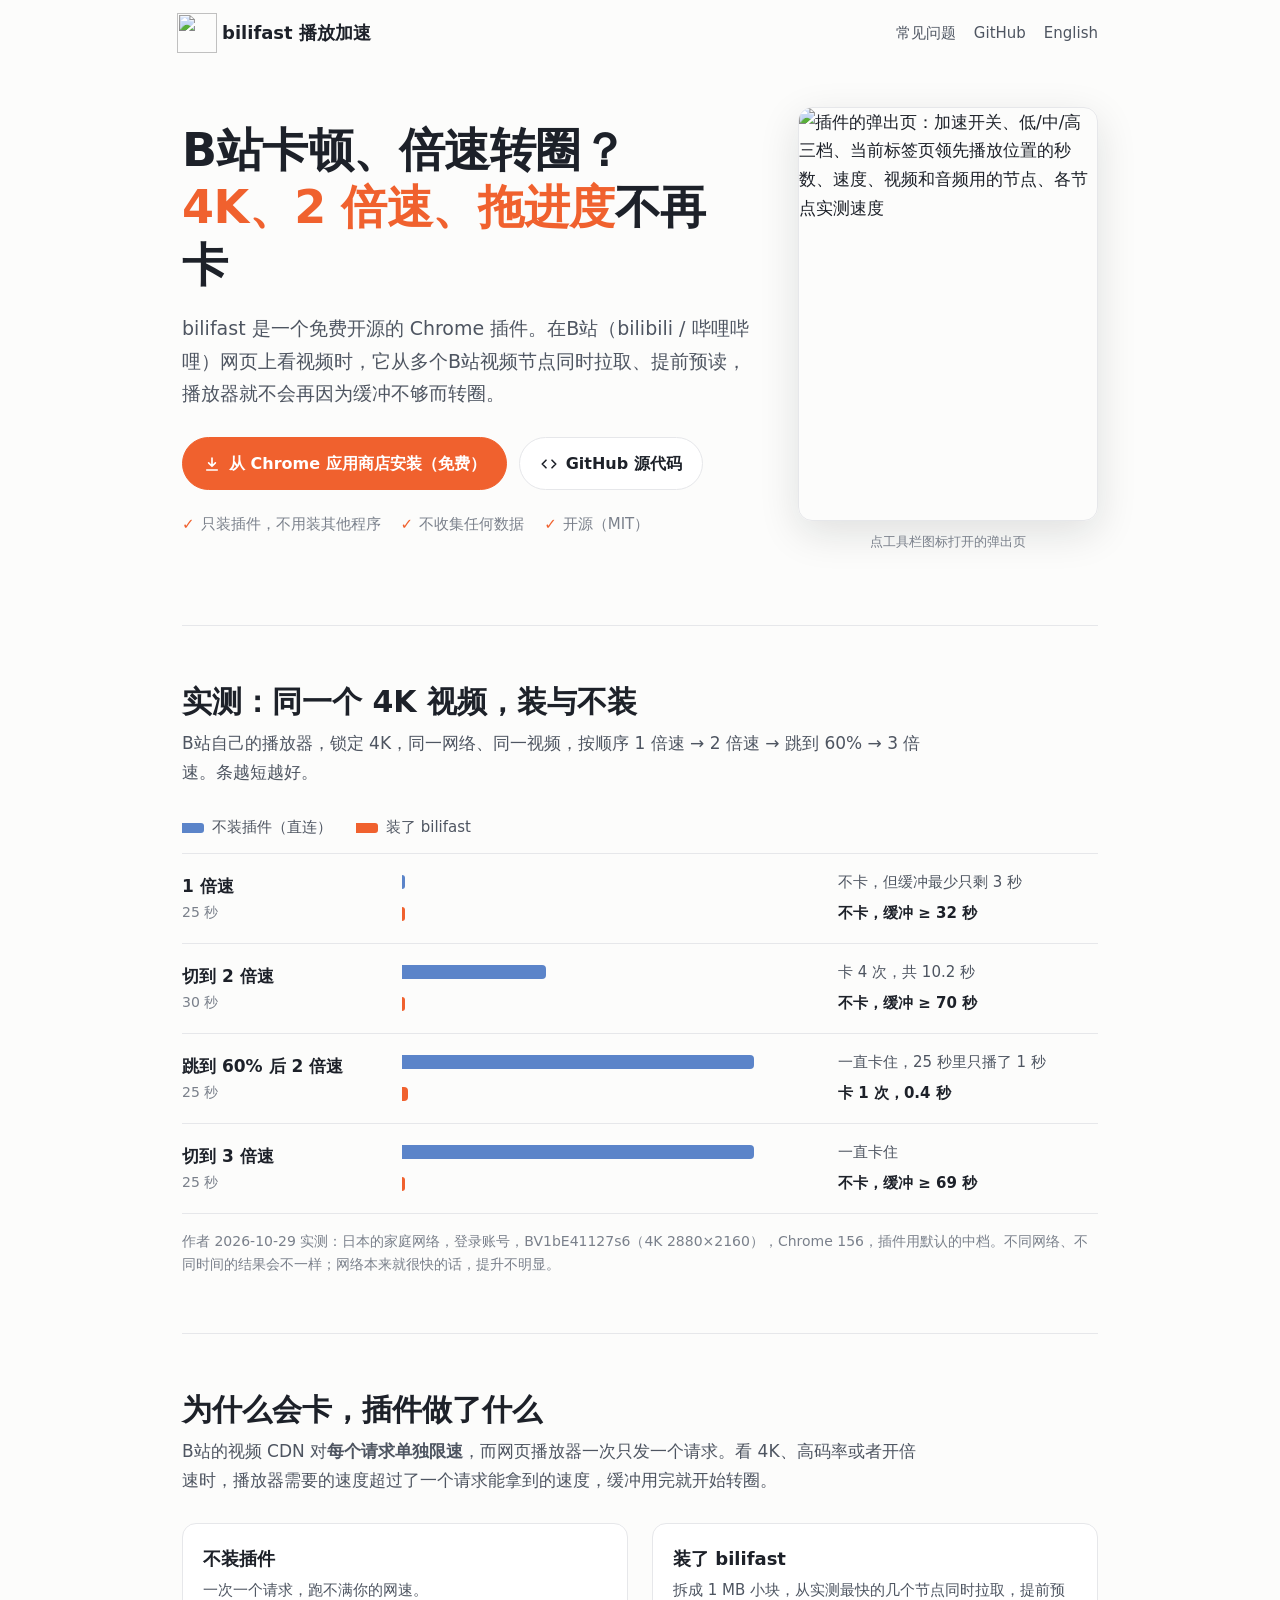
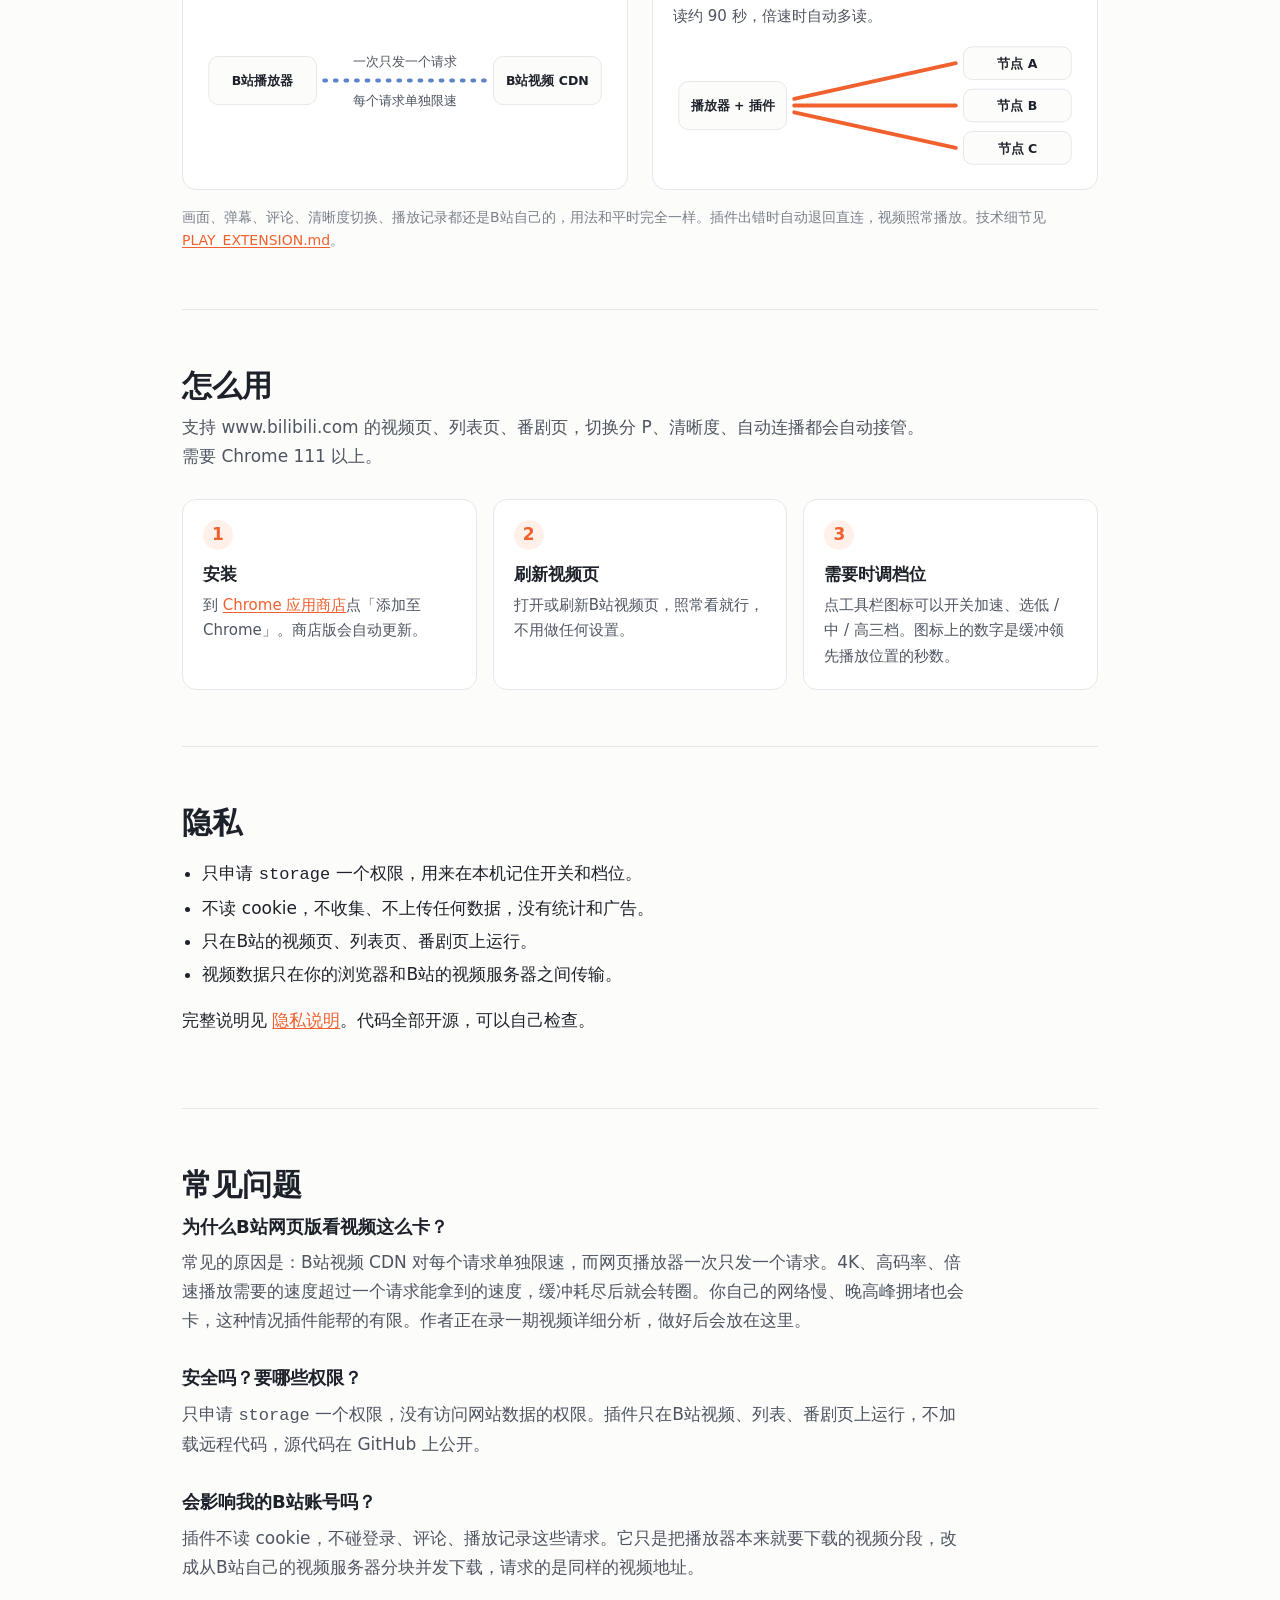
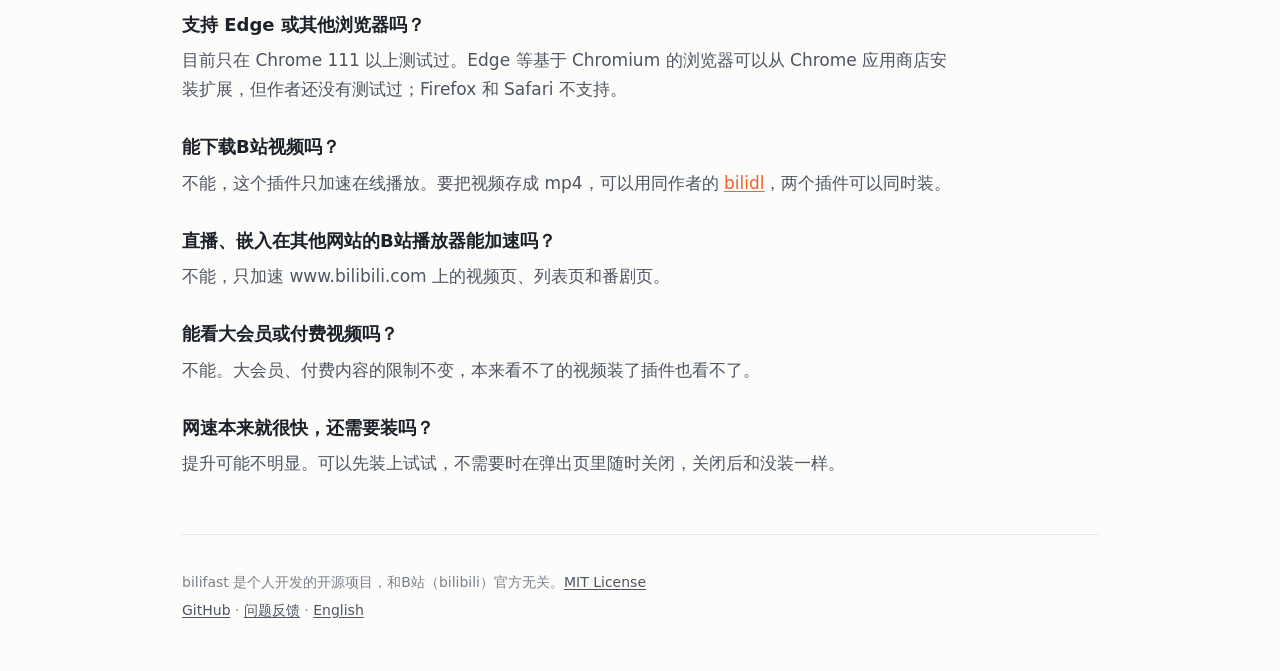
==== site/index.html @ d80b27bb "Add a landing page at yangxiaomao.com/bilifast for search engines to index github.com and the store " ====
<!doctype html>
<html lang="zh-CN">
<head>
<meta charset="utf-8">
<meta name="viewport" content="width=device-width, initial-scale=1">
<title>B站卡顿、倍速卡、4K 转圈怎么办？bilifast 播放加速插件（免费 Chrome 扩展）</title>
<meta name="description" content="B站（bilibili / 哔哩哔哩）网页看 4K、开 2 倍速、拖进度总是卡顿转圈？bilifast 是一个免费开源的 Chrome 插件，从多个B站视频节点并发预读，实测 2 倍速、3 倍速不再卡。只要 storage 权限，不收集任何数据。">
<link rel="canonical" href="https://yangxiaomao.com/bilifast/">
<link rel="alternate" hreflang="zh-CN" href="https://yangxiaomao.com/bilifast/">
<link rel="alternate" hreflang="en" href="https://yangxiaomao.com/bilifast/en/">
<link rel="alternate" hreflang="x-default" href="https://yangxiaomao.com/bilifast/">
<link rel="icon" href="icon.svg" type="image/svg+xml">
<link rel="icon" href="icon-32.png" sizes="32x32" type="image/png">
<link rel="stylesheet" href="style.css">
<meta name="color-scheme" content="light dark">
<meta name="theme-color" content="#f0612e">
<meta property="og:type" content="website">
<meta property="og:site_name" content="bilifast 播放加速">
<meta property="og:title" content="B站卡顿、倍速转圈？bilifast 播放加速插件">
<meta property="og:description" content="免费开源的 Chrome 插件：B站网页看 4K、开倍速、拖进度不再卡。不收集任何数据。">
<meta property="og:url" content="https://yangxiaomao.com/bilifast/">
<meta property="og:image" content="https://yangxiaomao.com/bilifast/og-zh.png">
<meta property="og:image:width" content="1200">
<meta property="og:image:height" content="630">
<meta property="og:locale" content="zh_CN">
<meta property="og:locale:alternate" content="en_US">
<meta name="twitter:card" content="summary_large_image">
<script type="application/ld+json">
{
  "@context": "https://schema.org",
  "@type": "SoftwareApplication",
  "name": "bilifast 播放加速",
  "alternateName": "bilifast",
  "description": "让B站（bilibili / 哔哩哔哩）网页播放器看 4K、开倍速、拖进度不再卡顿的 Chrome 插件：从多个B站视频节点并发预读。",
  "url": "https://yangxiaomao.com/bilifast/",
  "downloadUrl": "https://chromewebstore.google.com/detail/bilifast-%E6%92%AD%E6%94%BE%E5%8A%A0%E9%80%9F/jdmoabemimmjihndefdocpbgnpjmmhdn",
  "installUrl": "https://chromewebstore.google.com/detail/bilifast-%E6%92%AD%E6%94%BE%E5%8A%A0%E9%80%9F/jdmoabemimmjihndefdocpbgnpjmmhdn",
  "image": "https://yangxiaomao.com/bilifast/og-zh.png",
  "screenshot": "https://yangxiaomao.com/bilifast/popup.png",
  "applicationCategory": "BrowserApplication",
  "operatingSystem": "Chrome 111+",
  "softwareVersion": "__VERSION__",
  "license": "https://opensource.org/licenses/MIT",
  "isAccessibleForFree": true,
  "offers": { "@type": "Offer", "price": "0", "priceCurrency": "USD" },
  "author": { "@type": "Person", "name": "Yangxiamao", "url": "https://github.com/Yangxiamao" },
  "sameAs": ["https://github.com/Yangxiamao/bilifast"],
  "inLanguage": "zh-CN"
}
</script>
</head>
<body>
<div class="wrap">
  <header class="top">
    <a class="brand" href="./"><img src="icon.svg" alt="" width="40" height="40">bilifast 播放加速</a>
    <nav>
      <a href="#faq">常见问题</a>
      <a href="https://github.com/Yangxiamao/bilifast">GitHub</a>
      <a href="en/" hreflang="en" lang="en">English</a>
    </nav>
  </header>

  <main>
    <div class="hero">
      <div>
        <h1>B站卡顿、倍速转圈？<br><em>4K、2 倍速、拖进度</em>不再卡</h1>
        <p class="lead">bilifast 是一个免费开源的 Chrome 插件。在B站（bilibili / 哔哩哔哩）网页上看视频时，它从多个B站视频节点同时拉取、提前预读，播放器就不会再因为缓冲不够而转圈。</p>
        <div class="cta">
          <a class="btn primary" href="https://chromewebstore.google.com/detail/bilifast-%E6%92%AD%E6%94%BE%E5%8A%A0%E9%80%9F/jdmoabemimmjihndefdocpbgnpjmmhdn">
            <svg viewBox="0 0 24 24" fill="none" stroke="currentColor" stroke-width="2.2" stroke-linecap="round" stroke-linejoin="round" aria-hidden="true"><path d="M12 4v11m0 0-4.5-4.5M12 15l4.5-4.5M5 20h14"/></svg>
            从 Chrome 应用商店安装（免费）
          </a>
          <a class="btn" href="https://github.com/Yangxiamao/bilifast">
            <svg viewBox="0 0 24 24" fill="none" stroke="currentColor" stroke-width="2.2" stroke-linecap="round" stroke-linejoin="round" aria-hidden="true"><path d="m8 7-5 5 5 5m8-10 5 5-5 5"/></svg>
            GitHub 源代码
          </a>
        </div>
        <ul class="facts">
          <li>只装插件，不用装其他程序</li>
          <li>不收集任何数据</li>
          <li>开源（MIT）</li>
        </ul>
      </div>
      <figure class="shot">
        <img src="popup.png" width="640" height="886" alt="插件的弹出页：加速开关、低/中/高三档、当前标签页领先播放位置的秒数、速度、视频和音频用的节点、各节点实测速度">
        <figcaption>点工具栏图标打开的弹出页</figcaption>
      </figure>
    </div>

    <section id="results" aria-labelledby="results-h">
      <h2 id="results-h">实测：同一个 4K 视频，装与不装</h2>
      <p class="sub">B站自己的播放器，锁定 4K，同一网络、同一视频，按顺序 1 倍速 → 2 倍速 → 跳到 60% → 3 倍速。条越短越好。</p>
      <div class="legend" aria-hidden="true">
        <span><i style="background:var(--direct)"></i>不装插件（直连）</span>
        <span><i style="background:var(--ext)"></i>装了 bilifast</span>
      </div>
      <!-- 数据来自 docs/PLAY_EXTENSION.md 的「结论」和 extension/store/compare.html；条的宽度 = 卡顿秒数 / 30 秒 -->
      <div class="chart" role="table" aria-label="各阶段的卡顿时间">
        <div class="row" role="row">
          <div class="phase" role="rowheader">1 倍速<small>25 秒</small></div>
          <div class="bars" role="cell">
            <div class="bar d"><div class="track"><b style="width:0"></b></div><span>不卡，但缓冲最少只剩 3 秒</span></div>
            <div class="bar e"><div class="track"><b style="width:0"></b></div><span>不卡，缓冲 ≥ 32 秒</span></div>
          </div>
        </div>
        <div class="row" role="row">
          <div class="phase" role="rowheader">切到 2 倍速<small>30 秒</small></div>
          <div class="bars" role="cell">
            <div class="bar d"><div class="track"><b style="width:34%"></b></div><span>卡 4 次，共 10.2 秒</span></div>
            <div class="bar e"><div class="track"><b style="width:0"></b></div><span>不卡，缓冲 ≥ 70 秒</span></div>
          </div>
        </div>
        <div class="row" role="row">
          <div class="phase" role="rowheader">跳到 60% 后 2 倍速<small>25 秒</small></div>
          <div class="bars" role="cell">
            <div class="bar d"><div class="track"><b style="width:83%"></b></div><span>一直卡住，25 秒里只播了 1 秒</span></div>
            <div class="bar e"><div class="track"><b style="width:1.3%"></b></div><span>卡 1 次，0.4 秒</span></div>
          </div>
        </div>
        <div class="row" role="row">
          <div class="phase" role="rowheader">切到 3 倍速<small>25 秒</small></div>
          <div class="bars" role="cell">
            <div class="bar d"><div class="track"><b style="width:83%"></b></div><span>一直卡住</span></div>
            <div class="bar e"><div class="track"><b style="width:0"></b></div><span>不卡，缓冲 ≥ 69 秒</span></div>
          </div>
        </div>
      </div>
      <p class="note">作者 2026-10-29 实测：日本的家庭网络，登录账号，BV1bE41127s6（4K 2880×2160），Chrome 156，插件用默认的中档。不同网络、不同时间的结果会不一样；网络本来就很快的话，提升不明显。</p>
    </section>

    <section id="how" aria-labelledby="how-h">
      <h2 id="how-h">为什么会卡，插件做了什么</h2>
      <p class="sub">B站的视频 CDN 对<strong>每个请求单独限速</strong>，而网页播放器一次只发一个请求。看 4K、高码率或者开倍速时，播放器需要的速度超过了一个请求能拿到的速度，缓冲用完就开始转圈。</p>
      <div class="how">
        <div class="panel">
          <h3>不装插件</h3>
          <p>一次一个请求，跑不满你的网速。</p>
          <svg class="diagram" viewBox="0 0 420 130" role="img" aria-label="B站播放器一次只向B站视频 CDN 发一个请求，每个请求单独限速">
            <rect class="box" x="6" y="40" width="112" height="50" rx="10"/>
            <text class="label" x="62" y="70" text-anchor="middle">B站播放器</text>
            <rect class="box" x="302" y="40" width="112" height="50" rx="10"/>
            <text class="label" x="358" y="70" text-anchor="middle">B站视频 CDN</text>
            <line class="slow" x1="126" y1="65" x2="294" y2="65" stroke-width="4" stroke-linecap="round" stroke-dasharray="2 9"/>
            <text x="210" y="50" text-anchor="middle">一次只发一个请求</text>
            <text x="210" y="90" text-anchor="middle">每个请求单独限速</text>
          </svg>
        </div>
        <div class="panel">
          <h3>装了 bilifast</h3>
          <p>拆成 1 MB 小块，从实测最快的几个节点同时拉取，提前预读约 90 秒，倍速时自动多读。</p>
          <svg class="diagram" viewBox="0 0 420 130" role="img" aria-label="插件把请求拆成小块，同时从三个B站视频节点并发拉取">
            <rect class="box" x="6" y="40" width="112" height="50" rx="10"/>
            <text class="label" x="62" y="70" text-anchor="middle">播放器 + 插件</text>
            <rect class="box" x="302" y="4" width="112" height="34" rx="9"/>
            <text class="label" x="358" y="26" text-anchor="middle">节点 A</text>
            <rect class="box" x="302" y="48" width="112" height="34" rx="9"/>
            <text class="label" x="358" y="70" text-anchor="middle">节点 B</text>
            <rect class="box" x="302" y="92" width="112" height="34" rx="9"/>
            <text class="label" x="358" y="114" text-anchor="middle">节点 C</text>
            <g class="fast" stroke-width="4" stroke-linecap="round">
              <line x1="126" y1="58" x2="294" y2="21"/>
              <line x1="126" y1="65" x2="294" y2="65"/>
              <line x1="126" y1="72" x2="294" y2="109"/>
            </g>
          </svg>
        </div>
      </div>
      <p class="note">画面、弹幕、评论、清晰度切换、播放记录都还是B站自己的，用法和平时完全一样。插件出错时自动退回直连，视频照常播放。技术细节见 <a href="https://github.com/Yangxiamao/bilifast/blob/main/docs/PLAY_EXTENSION.md">PLAY_EXTENSION.md</a>。</p>
    </section>

    <section id="usage" aria-labelledby="usage-h">
      <h2 id="usage-h">怎么用</h2>
      <p class="sub">支持 www.bilibili.com 的视频页、列表页、番剧页，切换分 P、清晰度、自动连播都会自动接管。需要 Chrome 111 以上。</p>
      <ol class="steps">
        <li><h3>安装</h3><p>到 <a href="https://chromewebstore.google.com/detail/bilifast-%E6%92%AD%E6%94%BE%E5%8A%A0%E9%80%9F/jdmoabemimmjihndefdocpbgnpjmmhdn">Chrome 应用商店</a>点「添加至 Chrome」。商店版会自动更新。</p></li>
        <li><h3>刷新视频页</h3><p>打开或刷新B站视频页，照常看就行，不用做任何设置。</p></li>
        <li><h3>需要时调档位</h3><p>点工具栏图标可以开关加速、选低 / 中 / 高三档。图标上的数字是缓冲领先播放位置的秒数。</p></li>
      </ol>
    </section>

    <!--
      视频讲解：视频发布后把 BVxxxxxxxxxx 换成真实的 BV 号，去掉这段注释的首尾，放回页面里。
    <section id="video" aria-labelledby="video-h">
      <h2 id="video-h">视频讲解：为什么最近B站这么卡</h2>
      <div style="position:relative;aspect-ratio:16/9">
        <iframe src="https://player.bilibili.com/player.html?bvid=BVxxxxxxxxxx&autoplay=0" title="为什么最近B站这么卡" style="position:absolute;inset:0;width:100%;height:100%;border:0;border-radius:14px" allowfullscreen loading="lazy"></iframe>
      </div>
    </section>
    -->

    <section id="privacy" aria-labelledby="privacy-h">
      <h2 id="privacy-h">隐私</h2>
      <div class="plain">
        <ul>
          <li>只申请 <code>storage</code> 一个权限，用来在本机记住开关和档位。</li>
          <li>不读 cookie，不收集、不上传任何数据，没有统计和广告。</li>
          <li>只在B站的视频页、列表页、番剧页上运行。</li>
          <li>视频数据只在你的浏览器和B站的视频服务器之间传输。</li>
        </ul>
        <p>完整说明见 <a href="https://github.com/Yangxiamao/bilifast/blob/main/extension/store/PRIVACY.md">隐私说明</a>。代码全部开源，可以自己检查。</p>
      </div>
    </section>

    <section id="faq" class="faq" aria-labelledby="faq-h">
      <h2 id="faq-h">常见问题</h2>
      <h3>为什么B站网页版看视频这么卡？</h3>
      <p>常见的原因是：B站视频 CDN 对每个请求单独限速，而网页播放器一次只发一个请求。4K、高码率、倍速播放需要的速度超过一个请求能拿到的速度，缓冲耗尽后就会转圈。你自己的网络慢、晚高峰拥堵也会卡，这种情况插件能帮的有限。作者正在录一期视频详细分析，做好后会放在这里。</p>
      <h3>安全吗？要哪些权限？</h3>
      <p>只申请 <code>storage</code> 一个权限，没有访问网站数据的权限。插件只在B站视频、列表、番剧页上运行，不加载远程代码，源代码在 GitHub 上公开。</p>
      <h3>会影响我的B站账号吗？</h3>
      <p>插件不读 cookie，不碰登录、评论、播放记录这些请求。它只是把播放器本来就要下载的视频分段，改成从B站自己的视频服务器分块并发下载，请求的是同样的视频地址。</p>
      <h3>支持 Edge 或其他浏览器吗？</h3>
      <p>目前只在 Chrome 111 以上测试过。Edge 等基于 Chromium 的浏览器可以从 Chrome 应用商店安装扩展，但作者还没有测试过；Firefox 和 Safari 不支持。</p>
      <h3>能下载B站视频吗？</h3>
      <p>不能，这个插件只加速在线播放。要把视频存成 mp4，可以用同作者的 <a href="https://github.com/Yangxiamao/bilidl">bilidl</a>，两个插件可以同时装。</p>
      <h3>直播、嵌入在其他网站的B站播放器能加速吗？</h3>
      <p>不能，只加速 www.bilibili.com 上的视频页、列表页和番剧页。</p>
      <h3>能看大会员或付费视频吗？</h3>
      <p>不能。大会员、付费内容的限制不变，本来看不了的视频装了插件也看不了。</p>
      <h3>网速本来就很快，还需要装吗？</h3>
      <p>提升可能不明显。可以先装上试试，不需要时在弹出页里随时关闭，关闭后和没装一样。</p>
    </section>
  </main>

  <footer>
    <p>bilifast 是个人开发的开源项目，和B站（bilibili）官方无关。<a href="https://github.com/Yangxiamao/bilifast/blob/main/LICENSE">MIT License</a></p>
    <p><a href="https://github.com/Yangxiamao/bilifast">GitHub</a> · <a href="https://github.com/Yangxiamao/bilifast/issues">问题反馈</a> · <a href="en/" hreflang="en" lang="en">English</a></p>
  </footer>
</div>
</body>
</html>
---- site/style.css ----
/* bilifast 介绍页的样式（中文页和英文页共用）。纯 CSS，不需要 JS；颜色跟着系统的亮色/暗色走 */
:root {
  --bg: #fcfcfb; --surface: #ffffff; --ink: #1d2129; --ink2: #4e5561; --muted: #7a808b; --line: #e6e7ea;
  --accent: #f0612e; --accent-ink: #ffffff; --accent-soft: #fff1ea;
  --direct: #5b84c9; --ext: #f0612e;
  --radius: 14px;
  color-scheme: light dark;
}
@media (prefers-color-scheme: dark) {
  :root {
    --bg: #15171b; --surface: #1d2025; --ink: #eceef1; --ink2: #b9bec7; --muted: #8b919b; --line: #2e3238;
    --accent: #ff7a45; --accent-ink: #1a0d06; --accent-soft: #2a1d18;
    --direct: #7ea2e0; --ext: #ff7a45;
  }
}
* { box-sizing: border-box; }
html { -webkit-text-size-adjust: 100%; }
body {
  margin: 0; background: var(--bg); color: var(--ink); line-height: 1.7; font-size: 17px;
  font-family: system-ui, -apple-system, "Segoe UI", "PingFang SC", "Microsoft YaHei UI", "Microsoft YaHei", "Hiragino Sans", sans-serif;
}
:lang(en) body, body:lang(en) { line-height: 1.6; }
a { color: var(--accent); text-underline-offset: 2px; }
a:hover { text-decoration-thickness: 2px; }
img, svg { max-width: 100%; height: auto; }
.wrap { max-width: 980px; margin: 0 auto; padding: 0 16px; }
@media (min-width: 720px) { .wrap { padding: 0 32px; } }

/* 顶栏 */
.top { display: flex; align-items: center; justify-content: space-between; gap: 12px; padding: 18px 0; }
.brand { display: flex; align-items: center; gap: 10px; color: var(--ink); text-decoration: none; font-weight: 700; font-size: 18px; }
.brand img { width: 40px; height: 40px; margin: -5px; }
.top nav { display: flex; gap: 18px; font-size: 15px; }
.top nav a { color: var(--ink2); text-decoration: none; }
.top nav a:hover { color: var(--ink); }

/* 首屏 */
.hero { display: grid; gap: 32px; align-items: center; padding: 24px 0 56px; }
@media (min-width: 820px) { .hero { grid-template-columns: 1fr 300px; gap: 48px; padding: 40px 0 72px; } }
.hero h1 { margin: 0; font-size: clamp(30px, 5.4vw, 46px); line-height: 1.25; letter-spacing: -.01em; text-wrap: balance; }
.hero h1 em { font-style: normal; color: var(--accent); }
.lead { margin: 18px 0 0; font-size: 19px; color: var(--ink2); max-width: 36em; }
.cta { display: flex; flex-wrap: wrap; gap: 12px; margin-top: 28px; }
.btn { display: inline-flex; align-items: center; gap: 8px; padding: 12px 20px; border-radius: 999px; font-weight: 600;
       font-size: 16px; text-decoration: none; border: 1px solid var(--line); color: var(--ink); background: var(--surface); }
.btn.primary { background: var(--accent); border-color: var(--accent); color: var(--accent-ink); }
.btn:hover { text-decoration: none; filter: brightness(1.05); }
.btn svg { width: 18px; height: 18px; flex: none; }
.facts { display: flex; flex-wrap: wrap; gap: 8px 20px; margin: 22px 0 0; padding: 0; list-style: none; font-size: 15px; color: var(--muted); }
.facts li::before { content: "✓"; color: var(--accent); margin-right: 6px; font-weight: 700; }
.shot { margin: 0; justify-self: center; }
.shot img { display: block; width: 300px; border-radius: var(--radius); border: 1px solid var(--line);
            box-shadow: 0 12px 40px rgba(20, 22, 28, .12); }
.shot figcaption { margin-top: 10px; font-size: 13px; color: var(--muted); text-align: center; max-width: 300px; }

/* 各节 */
section { padding: 56px 0; border-top: 1px solid var(--line); }
section h2 { margin: 0 0 8px; font-size: clamp(24px, 3.6vw, 30px); line-height: 1.3; }
.sub { margin: 0 0 28px; color: var(--ink2); max-width: 44em; }

/* 实测对比 */
.legend { display: flex; flex-wrap: wrap; gap: 8px 24px; margin: 0 0 12px; font-size: 15px; color: var(--ink2); }
.legend span { display: inline-flex; align-items: center; gap: 8px; }
.legend i { width: 22px; height: 10px; border-radius: 0 3px 3px 0; }
.chart { margin: 0; }
.row { display: grid; gap: 6px; padding: 16px 0; border-top: 1px solid var(--line); }
.row:last-child { border-bottom: 1px solid var(--line); }
@media (min-width: 720px) { .row { grid-template-columns: 200px 1fr; gap: 20px; align-items: center; } }
.phase { font-weight: 600; }
.phase small { display: block; font-weight: 400; font-size: 14px; color: var(--muted); }
.bars { display: grid; gap: 6px; }
.bar { display: grid; grid-template-columns: minmax(0, 1fr); gap: 2px; }
@media (min-width: 720px) { .bar { grid-template-columns: minmax(0, 1fr) 260px; gap: 12px; align-items: center; } }
.track { height: 14px; }
.track b { display: block; height: 100%; min-width: 3px; border-radius: 0 4px 4px 0; }
.bar.d b { background: var(--direct); }
.bar.e b { background: var(--ext); }
.bar span { font-size: 15px; color: var(--ink2); }
.bar.e span { color: var(--ink); font-weight: 600; }
.note { margin: 16px 0 0; font-size: 14px; color: var(--muted); }

/* 原理 */
.how { display: grid; gap: 24px; }
@media (min-width: 820px) { .how { grid-template-columns: 1fr 1fr; } }
.panel { background: var(--surface); border: 1px solid var(--line); border-radius: var(--radius); padding: 20px; }
.panel h3 { margin: 0 0 4px; font-size: 18px; }
.panel p { margin: 0 0 14px; font-size: 15px; color: var(--ink2); }
.diagram { display: block; width: 100%; }
.diagram text { font: 13px system-ui, -apple-system, "Segoe UI", "PingFang SC", "Microsoft YaHei", sans-serif; fill: var(--ink2); }
.diagram .box { fill: var(--bg); stroke: var(--line); }
.diagram .slow { stroke: var(--direct); }
.diagram .fast { stroke: var(--ext); }
.diagram .label { fill: var(--ink); font-weight: 600; }

/* 用法 */
.steps { display: grid; gap: 16px; margin: 0; padding: 0; list-style: none; counter-reset: s; }
@media (min-width: 720px) { .steps { grid-template-columns: repeat(3, 1fr); } }
.steps li { counter-increment: s; background: var(--surface); border: 1px solid var(--line); border-radius: var(--radius); padding: 20px; }
.steps li::before { content: counter(s); display: grid; place-items: center; width: 30px; height: 30px; border-radius: 50%;
                    background: var(--accent-soft); color: var(--accent); font-weight: 700; margin-bottom: 10px; }
.steps h3 { margin: 0 0 4px; font-size: 17px; }
.steps p { margin: 0; font-size: 15px; color: var(--ink2); }

/* 隐私、常见问题 */
.plain { max-width: 46em; }
.plain ul { padding-left: 1.2em; }
.plain li { margin: 4px 0; }
.faq h3 { margin: 28px 0 6px; font-size: 18px; }
.faq h3:first-of-type { margin-top: 8px; }
.faq p { margin: 0; color: var(--ink2); max-width: 46em; }

/* 页脚 */
footer { padding: 32px 0 48px; border-top: 1px solid var(--line); font-size: 14px; color: var(--muted); }
footer p { margin: 4px 0; }
footer a { color: var(--ink2); }
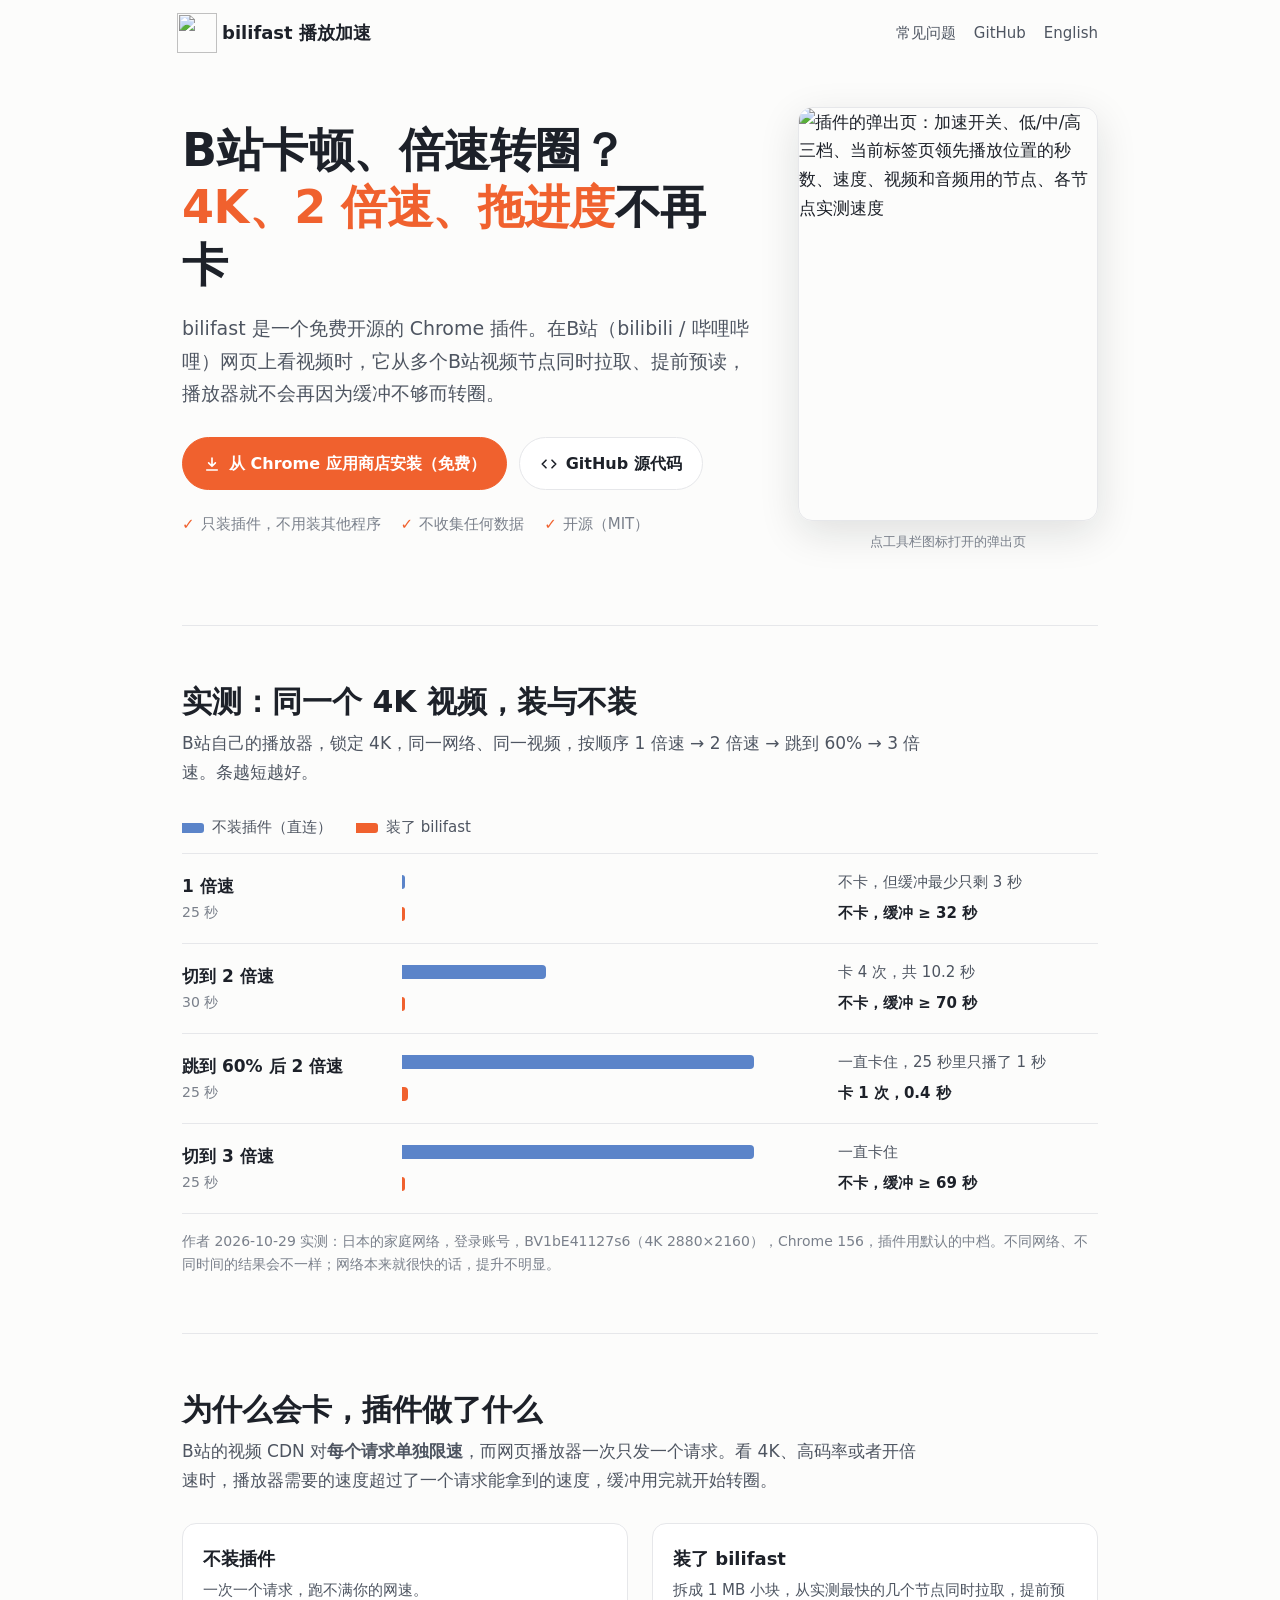
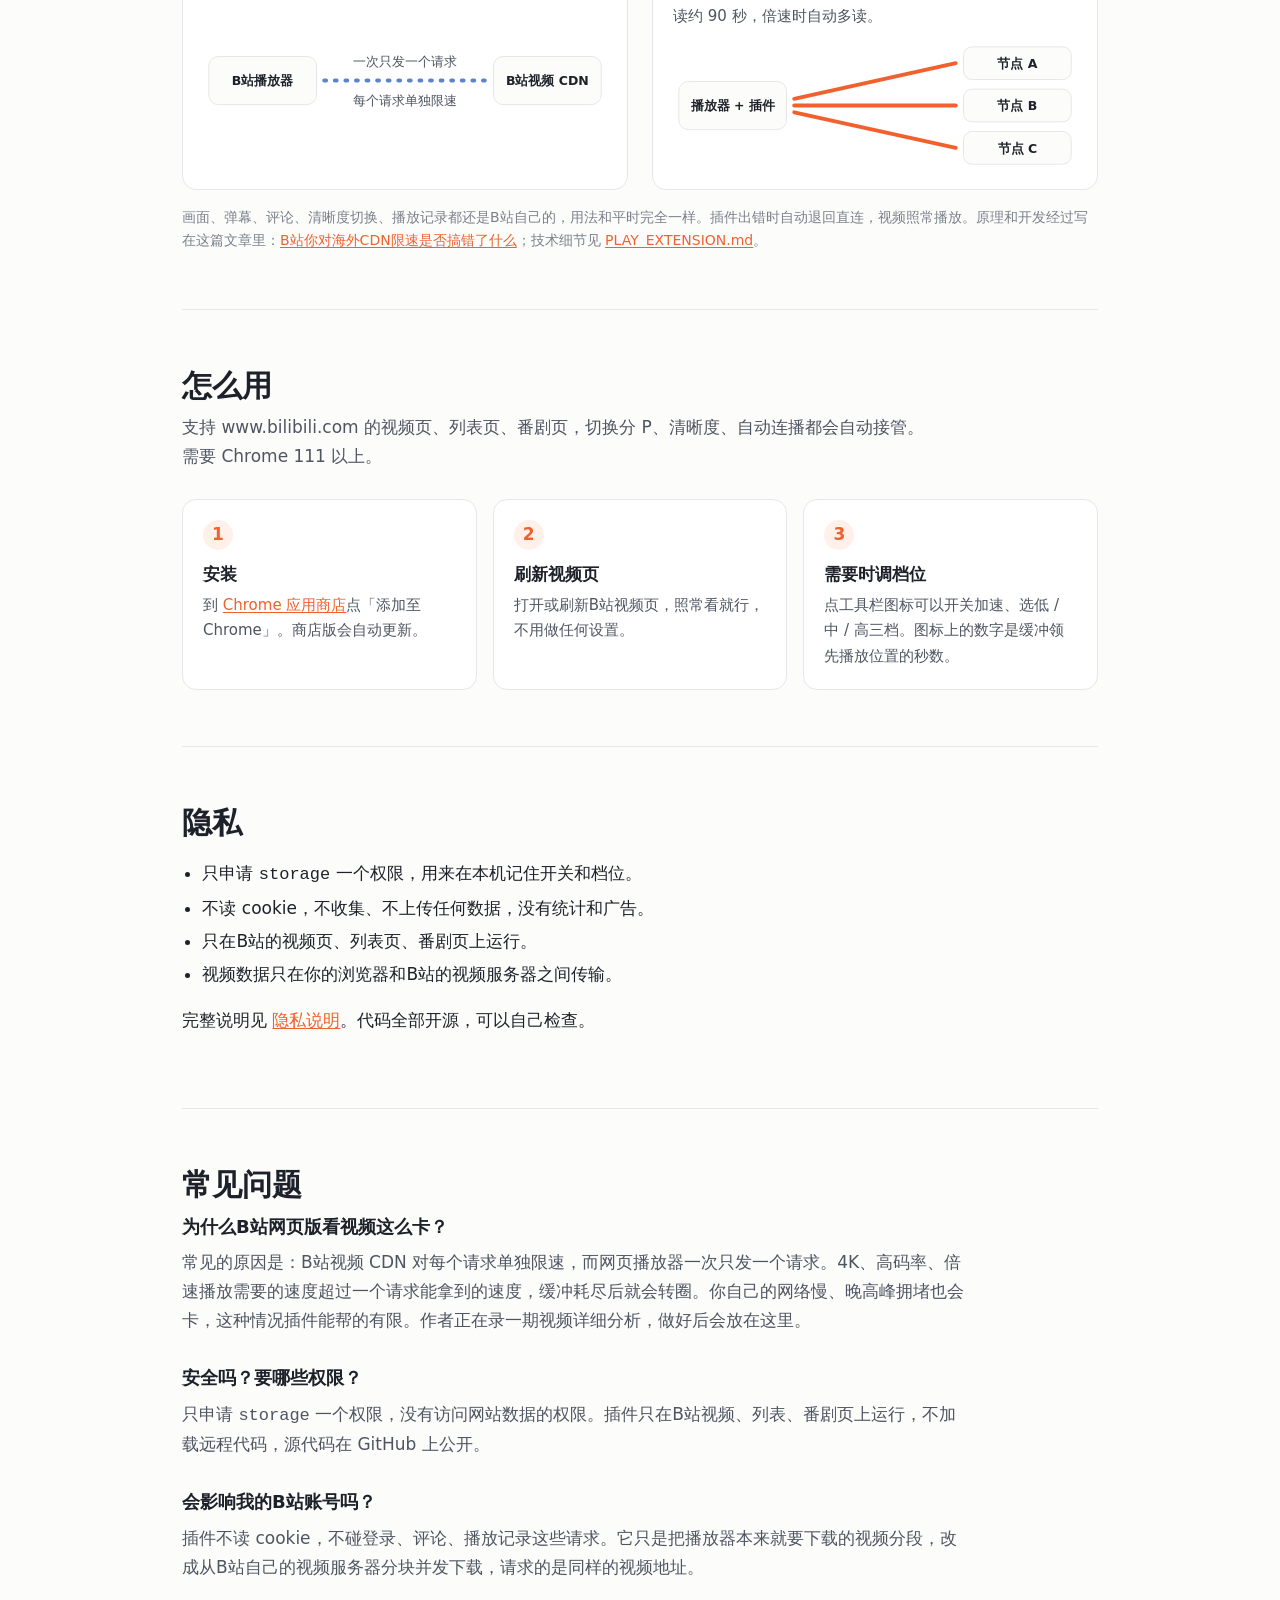
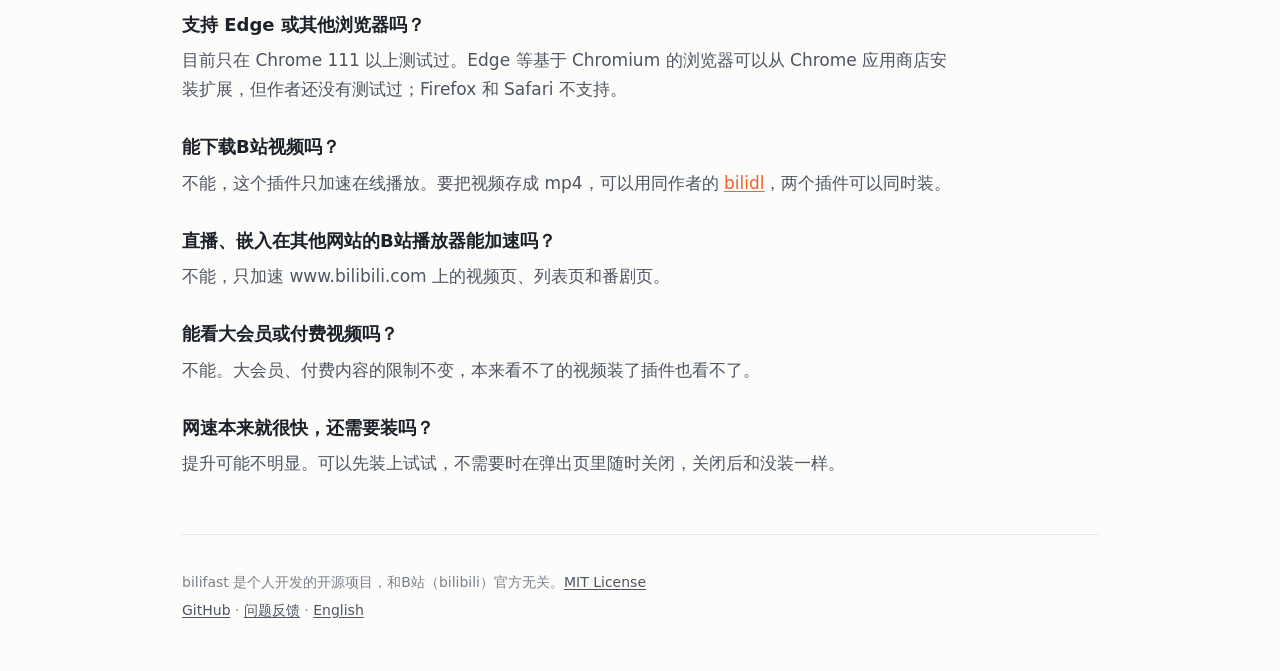
==== commit cfca13d1: "Link the landing page to the blog post that explains how bilifast works Co-Authored-By: Claude Fable" ====
--- a/site/index.html
+++ b/site/index.html
@@ -165,7 +165,7 @@
           </svg>
         </div>
       </div>
-      <p class="note">画面、弹幕、评论、清晰度切换、播放记录都还是B站自己的，用法和平时完全一样。插件出错时自动退回直连，视频照常播放。技术细节见 <a href="https://github.com/Yangxiamao/bilifast/blob/main/docs/PLAY_EXTENSION.md">PLAY_EXTENSION.md</a>。</p>
+      <p class="note">画面、弹幕、评论、清晰度切换、播放记录都还是B站自己的，用法和平时完全一样。插件出错时自动退回直连，视频照常播放。原理和开发经过写在这篇文章里：<a href="https://yangxiaomao.com/posts/2026-11-12-bilifast/">B站你对海外CDN限速是否搞错了什么</a>；技术细节见 <a href="https://github.com/Yangxiamao/bilifast/blob/main/docs/PLAY_EXTENSION.md">PLAY_EXTENSION.md</a>。</p>
     </section>
 
     <section id="usage" aria-labelledby="usage-h">
